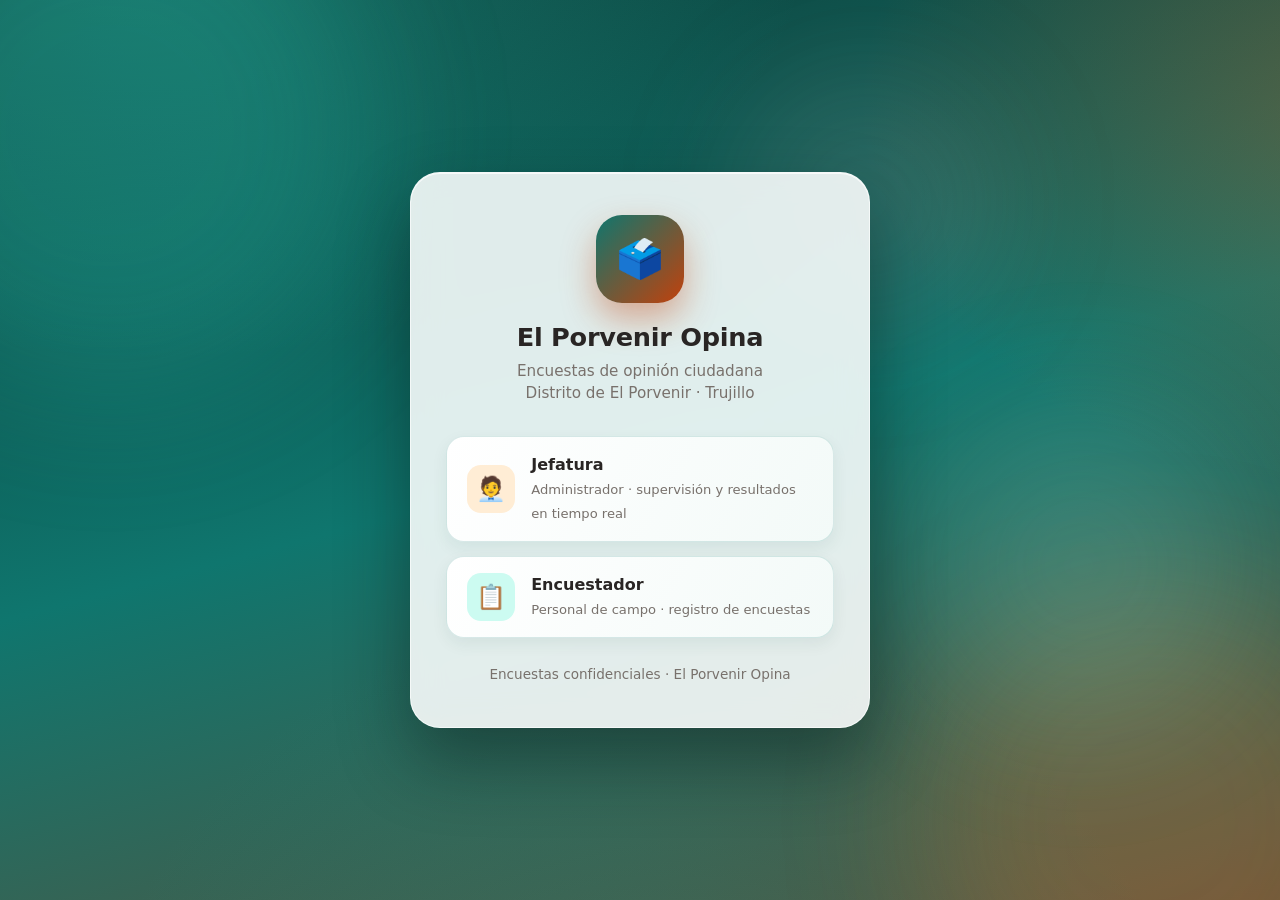
==== sistema-encuestas-porvenir/frontend/index.html @ bc4f396f "Add files via upload" ====
<!DOCTYPE html>
<html lang="es">
<head>
    <meta charset="UTF-8">
    <meta name="viewport" content="width=device-width, initial-scale=1.0">
    <meta name="theme-color" content="#0f766e">
    <link rel="manifest" href="./manifest.webmanifest">
    <link rel="apple-touch-icon" href="./assets/icono-192.png">
    <title>El Porvenir Opina · Encuestas</title>
    <link rel="stylesheet" href="style.css">
    <script src="registrar-sw.js"></script>
</head>
<body>
    <div class="pagina-inicio">
        <div class="blob blob-1"></div>
        <div class="blob blob-2"></div>
        <div class="blob blob-3"></div>
        <div class="blob blob-4"></div>

        <div class="inicio-card">
            <div class="inicio-logo anim-1">🗳️</div>
            <h2 class="anim-2">El Porvenir Opina</h2>
            <p class="sub anim-2">Encuestas de opinión ciudadana<br>Distrito de El Porvenir · Trujillo</p>

            <div class="rol-opciones anim-3">
                <a href="login.html?rol=admin" class="rol-card">
                    <span class="rol-ico bg-acento">🧑‍💼</span>
                    <span>
                        <span class="rol-nombre" style="display:block;">Jefatura</span>
                        <span class="rol-desc">Administrador · supervisión y resultados en tiempo real</span>
                    </span>
                </a>
                <a href="login.html?rol=encuestador" class="rol-card">
                    <span class="rol-ico bg-primario">📋</span>
                    <span>
                        <span class="rol-nombre" style="display:block;">Encuestador</span>
                        <span class="rol-desc">Personal de campo · registro de encuestas</span>
                    </span>
                </a>
            </div>

            <p class="login-enlace anim-4" style="margin-top:1.6rem;">
                <a href="#">Encuestas confidenciales · El Porvenir Opina</a>
            </p>
        </div>
    </div>

    <script>
        // Brillo orgánico que sigue al cursor sobre cada tarjeta de rol
        document.querySelectorAll(".rol-card").forEach((card) => {
            card.addEventListener("mousemove", (e) => {
                const r = card.getBoundingClientRect();
                card.style.setProperty("--x", ((e.clientX - r.left) / r.width) * 100 + "%");
            });
        });
    </script>
</body>
</html>
---- sistema-encuestas-porvenir/frontend/style.css ----
/* ============================================================
   EL PORVENIR OPINA — Encuestas de opinión ciudadana
   Hoja de estilos principal
   ============================================================ */

:root {
  --primario: #0f766e;
  --primario-oscuro: #134e4a;
  --primario-suave: #ccfbf1;
  --acento: #c2410c;
  --acento-suave: #ffedd5;
  --verde: #16a34a;
  --verde-suave: #dcfce7;
  --exito: #16a34a;
  --peligro: #dc2626;
  --ambar: #b45309;
  --ambar-suave: #fef3c7;
  --rojo: #dc2626;
  --rojo-suave: #fee2e2;
  --rosa: #db2777;
  --fondo: #f6f4ef;
  --superficie: #ffffff;
  --borde: #e8e2d6;
  --texto: #292524;
  --texto-suave: #78716c;
  --sombra: 0 1px 3px rgba(41, 37, 36, 0.08), 0 6px 18px rgba(41, 37, 36, 0.07);
  --radio: 14px;
  --radio-peq: 9px;
}

* {
  box-sizing: border-box;
  margin: 0;
  padding: 0;
}

body {
  font-family: "Segoe UI", system-ui, -apple-system, Arial, sans-serif;
  background: var(--fondo);
  background-image: radial-gradient(circle at 1px 1px, rgba(120, 113, 108, 0.06) 1px, transparent 0);
  background-size: 22px 22px;
  color: var(--texto);
  line-height: 1.5;
  min-height: 100vh;
}

a {
  color: var(--primario);
  text-decoration: none;
}

h1, h2, h3, h4 {
  line-height: 1.25;
}

/* ---------------- Utilidades generales ---------------- */

.container {
  max-width: 1100px;
  margin: 0 auto;
  padding: 1.5rem;
}

.texto-suave { color: var(--texto-suave); }

.mt-2 { margin-top: 2rem; }
.mb-1 { margin-bottom: 1rem; }
.mb-2 { margin-bottom: 2rem; }

.grid { display: grid; gap: 1.25rem; }
.grid-2 { grid-template-columns: repeat(2, 1fr); }
.grid-3 { grid-template-columns: repeat(3, 1fr); }
.grid-4 { grid-template-columns: repeat(4, 1fr); }

@media (max-width: 900px) {
  .grid-4 { grid-template-columns: repeat(2, 1fr); }
  .grid-3 { grid-template-columns: repeat(2, 1fr); }
}
@media (max-width: 600px) {
  .grid-4, .grid-3, .grid-2 { grid-template-columns: 1fr; }
}

/* ---------------- Tarjetas ---------------- */

.card {
  background: var(--superficie);
  border: 1px solid var(--borde);
  border-radius: var(--radio);
  box-shadow: var(--sombra);
  padding: 1.5rem;
}

.card-titulo {
  font-size: 1.05rem;
  font-weight: 700;
  margin-bottom: 1rem;
  display: flex;
  align-items: center;
  gap: .5rem;
}

/* Tarjeta de métrica */
.metrica {
  background: var(--superficie);
  border: 1px solid var(--borde);
  border-radius: var(--radio);
  box-shadow: var(--sombra);
  padding: 1.3rem 1.4rem;
  display: flex;
  align-items: center;
  gap: 1rem;
  transition: transform .15s ease;
}
.metrica:hover { transform: translateY(-2px); }

.metrica-icono {
  width: 52px;
  height: 52px;
  border-radius: 14px;
  display: flex;
  align-items: center;
  justify-content: center;
  font-size: 1.5rem;
  flex-shrink: 0;
}
.metrica-info .label {
  font-size: .78rem;
  text-transform: uppercase;
  letter-spacing: .04em;
  color: var(--texto-suave);
  font-weight: 700;
}
.metrica-info .valor {
  font-size: 1.7rem;
  font-weight: 800;
  line-height: 1.2;
}

.bg-primario  { background: var(--primario-suave); }
.bg-acento    { background: var(--acento-suave); }
.bg-verde     { background: var(--verde-suave); }
.bg-ambar     { background: var(--ambar-suave); }
.bg-rojo      { background: var(--rojo-suave); }
.bg-rosa      { background: #fce7f3; }

.texto-primario  { color: var(--primario); }
.texto-acento    { color: var(--acento); }
.texto-verde     { color: var(--verde); }
.texto-ambar     { color: var(--ambar); }
.texto-rojo      { color: var(--rojo); }
.texto-rosa      { color: var(--rosa); }

/* ---------------- Botones ---------------- */

.btn {
  display: inline-flex;
  align-items: center;
  justify-content: center;
  gap: .5rem;
  padding: .7rem 1.25rem;
  border: none;
  border-radius: var(--radio-peq);
  font-size: .95rem;
  font-weight: 700;
  font-family: inherit;
  cursor: pointer;
  transition: background .2s, transform .1s, box-shadow .2s;
}
.btn:hover { transform: translateY(-1px); }
.btn:active { transform: translateY(0); }

.btn-primario {
  background: linear-gradient(135deg, var(--primario), #0b5c56);
  color: #fff;
  width: 100%;
  box-shadow: 0 4px 14px rgba(15, 118, 110, .4);
}
.btn-primario:hover { background: linear-gradient(135deg, #0b5c56, #0b5c56); }

.btn-verde {
  background: var(--verde);
  color: #fff;
  width: 100%;
  box-shadow: 0 4px 14px rgba(22, 163, 74, .35);
}
.btn-verde:hover {
  background: #15803d;
  box-shadow: 0 6px 18px rgba(22, 163, 74, .45);
}

.btn-acento {
  background: var(--acento);
  color: #fff;
}
.btn-acento:hover { background: #9a3412; }

.btn-sutil {
  background: var(--fondo);
  color: var(--texto);
  border: 1px solid var(--borde);
}
.btn-sutil:hover { background: var(--borde); }

.btn-ico {
  width: 40px;
  height: 40px;
  padding: 0;
  border-radius: var(--radio-peq);
  background: var(--fondo);
  border: 1px solid var(--borde);
  cursor: pointer;
  font-size: 1.1rem;
  display: inline-flex;
  align-items: center;
  justify-content: center;
}
.btn-ico:hover { background: var(--borde); }

/* ---------------- Formularios ---------------- */

.form-group {
  margin-bottom: 1.1rem;
}

.form-group label {
  display: block;
  margin-bottom: .45rem;
  font-weight: 600;
  font-size: .9rem;
  color: var(--texto);
}

.form-group label .requerido { color: var(--rojo); }

.form-group select,
.form-group input[type="text"],
.form-group input[type="email"],
.form-group input[type="password"] {
  width: 100%;
  padding: .65rem .85rem;
  border: 1px solid var(--borde);
  border-radius: var(--radio-peq);
  font-size: .95rem;
  font-family: inherit;
  background: #fff;
  color: var(--texto);
  transition: border-color .2s, box-shadow .2s;
}

.form-group select:focus,
.form-group input:focus {
  outline: none;
  border-color: var(--primario);
  box-shadow: 0 0 0 3px rgba(15, 118, 110, .15);
}

.form-note {
  font-size: .8rem;
  color: var(--texto-suave);
  margin-top: .35rem;
}

/* ---------------- Cartilla de candidatos ---------------- */

.cartilla {
  display: grid;
  grid-template-columns: repeat(auto-fill, minmax(140px, 1fr));
  gap: .8rem;
  margin-top: .4rem;
}

.candidato-tarjeta {
  position: relative;
  display: flex;
  flex-direction: column;
  align-items: center;
  gap: .4rem;
  padding: .6rem .5rem .7rem;
  background: var(--superficie);
  border: 2px solid var(--borde);
  border-radius: var(--radio);
  cursor: pointer;
  text-align: center;
  transition: border-color .15s ease, box-shadow .15s ease, transform .1s ease;
}

.candidato-tarjeta:hover {
  border-color: var(--primario);
  box-shadow: var(--sombra);
}

.candidato-tarjeta:active {
  transform: scale(.98);
}

.candidato-tarjeta.seleccionada,
.candidato-tarjeta:has(.candidato-radio:checked) {
  border-color: var(--primario);
  background: var(--primario-suave, #e6f4f2);
  box-shadow: 0 0 0 3px rgba(15, 118, 110, .15);
}

.candidato-radio {
  position: absolute;
  opacity: 0;
  pointer-events: none;
}

.candidato-foto {
  position: relative;
  width: 84px;
  height: 84px;
  border-radius: 50%;
  overflow: hidden;
  background: #eef0f0;
  display: flex;
  align-items: center;
  justify-content: center;
}

.candidato-foto img {
  position: relative;
  z-index: 1;
  width: 100%;
  height: 100%;
  object-fit: cover;
}

.candidato-avatar {
  position: absolute;
  inset: 0;
  display: flex;
  align-items: center;
  justify-content: center;
  font-size: 1.6rem;
  font-weight: 800;
  color: #fff;
  background: var(--primario);
}

.candidato-nombre {
  font-size: .8rem;
  font-weight: 700;
  line-height: 1.25;
  color: var(--texto);
}

.candidato-partido {
  display: inline-flex;
  align-items: center;
  gap: .3rem;
  font-size: .7rem;
  font-weight: 600;
  color: var(--texto-suave);
  white-space: nowrap;
  max-width: 100%;
}

.candidato-logo {
  width: 16px;
  height: 16px;
  object-fit: contain;
  flex-shrink: 0;
  background: #fff;
  border: 1px solid var(--borde);
  border-radius: 3px;
  padding: 1px;
}

/* Cartilla de partidos: logo en recuadro blanco */
.cartilla-partido .candidato-foto {
  width: 84px;
  height: 84px;
  border-radius: 12px;
  background: #fff;
  border: 1px solid var(--borde);
}
.cartilla-partido .candidato-foto img {
  object-fit: contain;
  padding: 10px;
  background: #fff;
}

/* ---------------- Tablas ---------------- */

.tabla-wrap {
  overflow-x: auto;
  background: var(--superficie);
  border: 1px solid var(--borde);
  border-radius: var(--radio);
  box-shadow: var(--sombra);
}

table.tabla {
  width: 100%;
  border-collapse: collapse;
  font-size: .92rem;
  min-width: 520px;
}

.tabla thead th {
  background: var(--primario-oscuro);
  color: #fff;
  text-align: left;
  padding: .8rem 1rem;
  font-weight: 600;
  white-space: nowrap;
  position: sticky;
  top: 0;
}

.tabla tbody td {
  padding: .8rem 1rem;
  border-bottom: 1px solid var(--borde);
  vertical-align: middle;
}

.tabla tbody tr:hover { background: #faf8f3; }
.tabla tbody tr:last-child td { border-bottom: none; }

.celda-lider {
  background: #e0f2f1;
  color: var(--primario);
  font-weight: 700;
}
table.tabla tbody td.celda-lider { border-bottom-color: #c7e6e3; }

/* ---------------- Insignias ---------------- */

.badge {
  display: inline-flex;
  align-items: center;
  gap: .3rem;
  padding: .25rem .65rem;
  border-radius: 999px;
  font-size: .75rem;
  font-weight: 700;
  white-space: nowrap;
}
.badge-verde  { background: var(--verde-suave); color: #15803d; }
.badge-rojo   { background: var(--rojo-suave); color: #b91c1c; }
.badge-ambar  { background: var(--ambar-suave); color: #b45309; }
.badge-azul   { background: var(--primario-suave); color: var(--primario-oscuro); }

/* ---------------- Barras de progreso ---------------- */

.barra-item { margin-bottom: 1.1rem; }

.barra-cabeza {
  display: flex;
  justify-content: space-between;
  align-items: center;
  margin-bottom: .4rem;
  font-size: .9rem;
}
.barra-cabeza .barra-nombre { font-weight: 600; }
.barra-cabeza .barra-valor { font-weight: 700; }

.barra-fondo {
  background: var(--fondo);
  border: 1px solid var(--borde);
  border-radius: 999px;
  height: 14px;
  overflow: hidden;
}
.barra-llena {
  height: 100%;
  border-radius: 999px;
  width: 0;
  background: var(--primario);
  transition: width .6s ease;
}

/* ---------------- Página de inicio / selección de rol ---------------- */

.pagina-inicio,
.pagina-login {
  position: relative;
  min-height: 100vh;
  display: flex;
  align-items: center;
  justify-content: center;
  padding: 1.5rem;
  overflow: hidden;
  background:
    radial-gradient(1100px 750px at 12% -10%, rgba(45, 212, 191, .34), transparent 60%),
    radial-gradient(950px 700px at 108% 12%, rgba(234, 88, 12, .32), transparent 55%),
    radial-gradient(900px 850px at 50% 125%, rgba(13, 148, 136, .30), transparent 62%),
    linear-gradient(165deg, #0c3a35 0%, #0f766e 50%, #9a3412 140%);
}

/* Blobs orgánicos que flotan lentamente */
.blob {
  position: absolute;
  border-radius: 50%;
  filter: blur(70px);
  pointer-events: none;
  opacity: .55;
  will-change: transform;
  animation: flotar 22s ease-in-out infinite alternate;
}
.blob-1 { width: 540px; height: 540px; background: rgba(45, 212, 191, .38); top: -140px; left: -160px; }
.blob-2 { width: 480px; height: 480px; background: rgba(251, 146, 60, .34); bottom: -160px; right: -110px; animation-delay: -7s; }
.blob-3 { width: 320px; height: 320px; background: rgba(153, 246, 228, .30); top: 45%; left: 72%; animation-delay: -13s; }
.blob-4 { width: 260px; height: 260px; background: rgba(252, 165, 165, .25); top: 8%; right: 22%; animation-delay: -3s; }

@keyframes flotar {
  0%   { transform: translate(0, 0) scale(1) rotate(0deg); }
  50%  { transform: translate(70px, -45px) scale(1.14) rotate(24deg); }
  100% { transform: translate(-50px, 55px) scale(.94) rotate(-18deg); }
}

/* Entrada escalonada */
@keyframes subir {
  from { opacity: 0; transform: translateY(26px); }
  to   { opacity: 1; transform: translateY(0); }
}

.inicio-card {
  position: relative;
  z-index: 1;
  background: rgba(255, 255, 255, .88);
  backdrop-filter: blur(16px) saturate(1.2);
  -webkit-backdrop-filter: blur(16px) saturate(1.2);
  border: 1px solid rgba(255, 255, 255, .65);
  border-radius: 30px;
  box-shadow: 0 32px 70px rgba(8, 25, 23, .45), inset 0 1px 0 rgba(255, 255, 255, .75);
  padding: 2.6rem 2.2rem;
  max-width: 460px;
  width: 100%;
  text-align: center;
  animation: subir .9s cubic-bezier(.22, 1, .36, 1) both;
}

.inicio-card .anim-1,
.inicio-card .anim-2,
.inicio-card .anim-3,
.inicio-card .anim-4 {
  animation: subir .7s cubic-bezier(.22, 1, .36, 1) both;
}
.inicio-card .anim-1 { animation-delay: .10s; }
.inicio-card .anim-2 { animation-delay: .18s; }
.inicio-card .anim-3 { animation-delay: .28s; }
.inicio-card .anim-4 { animation-delay: .38s; }

.inicio-logo {
  width: 88px;
  height: 88px;
  margin: 0 auto 1.2rem;
  border-radius: 26px;
  background: linear-gradient(135deg, var(--primario), var(--acento));
  color: #fff;
  font-size: 2.4rem;
  display: flex;
  align-items: center;
  justify-content: center;
  box-shadow: 0 16px 34px rgba(194, 65, 12, .4);
  animation: flotar-logo 5s ease-in-out infinite;
}

@keyframes flotar-logo {
  0%, 100% { transform: translateY(0) rotate(-3deg); }
  50%      { transform: translateY(-9px) rotate(3deg); }
}

.inicio-card h2 { font-size: 1.6rem; margin-bottom: .35rem; letter-spacing: -.01em; }
.inicio-card .sub { color: var(--texto-suave); margin-bottom: 1.9rem; font-size: .95rem; }

.rol-opciones { display: flex; flex-direction: column; gap: .9rem; }

.rol-card {
  position: relative;
  display: flex;
  align-items: center;
  gap: 1rem;
  text-align: left;
  padding: 1rem 1.25rem;
  border-radius: 18px;
  color: var(--texto);
  background: linear-gradient(120deg, #ffffff, #f3faf8);
  border: 1.5px solid rgba(15, 118, 110, .16);
  box-shadow: 0 6px 16px rgba(15, 70, 60, .07);
  overflow: hidden;
  transition: transform .28s cubic-bezier(.22, 1, .36, 1), box-shadow .28s, border-color .28s;
}
.rol-card::after {
  content: "";
  position: absolute;
  inset: 0;
  background: radial-gradient(620px 240px at var(--x, 50%) -30%, rgba(45, 212, 191, .22), transparent 70%);
  opacity: 0;
  transition: opacity .3s;
  pointer-events: none;
}
.rol-card:hover {
  transform: translateY(-4px) scale(1.015);
  border-color: var(--primario);
  box-shadow: 0 20px 44px rgba(15, 118, 110, .2);
}
.rol-card:hover::after { opacity: 1; }

.rol-ico {
  width: 48px;
  height: 48px;
  border-radius: 14px;
  display: flex;
  align-items: center;
  justify-content: center;
  font-size: 1.5rem;
  flex-shrink: 0;
  transition: transform .3s cubic-bezier(.22, 1, .36, 1);
}
.rol-card:hover .rol-ico { transform: scale(1.12) rotate(-4deg); }
.rol-nombre { font-weight: 700; font-size: 1rem; }
.rol-desc { font-size: .82rem; color: var(--texto-suave); }

/* ---------------- Página de login ---------------- */

.login-card {
  position: relative;
  z-index: 1;
  background: rgba(255, 255, 255, .88);
  backdrop-filter: blur(16px) saturate(1.2);
  -webkit-backdrop-filter: blur(16px) saturate(1.2);
  border: 1px solid rgba(255, 255, 255, .65);
  border-radius: 30px;
  box-shadow: 0 32px 70px rgba(8, 25, 23, .45), inset 0 1px 0 rgba(255, 255, 255, .75);
  padding: 2.5rem 2.2rem;
  max-width: 420px;
  width: 100%;
  animation: subir .9s cubic-bezier(.22, 1, .36, 1) both;
}

.login-card h2 {
  text-align: center;
  font-size: 1.4rem;
  margin-bottom: .25rem;
}

.login-sub {
  text-align: center;
  color: var(--texto-suave);
  font-size: .9rem;
  margin-bottom: 1.8rem;
}

.login-enlace {
  text-align: center;
  margin-top: 1.4rem;
  font-size: .9rem;
}
.login-enlace button {
  background: none;
  border: none;
  color: var(--primario);
  font-weight: 600;
  font-family: inherit;
  cursor: pointer;
  font-size: .9rem;
  text-decoration: underline;
}
.login-enlace a {
  color: var(--texto-suave);
  font-size: .85rem;
}

/* Reducir animaciones si el usuario lo prefiere */
@media (prefers-reduced-motion: reduce) {
  .blob, .inicio-logo { animation: none; }
  .inicio-card, .login-card,
  .inicio-card .anim-1, .inicio-card .anim-2,
  .inicio-card .anim-3, .inicio-card .anim-4 { animation: none; }
}

/* ---------------- Detalles globales ---------------- */

::selection { background: rgba(15, 118, 110, .25); }

::-webkit-scrollbar { width: 10px; height: 10px; }
::-webkit-scrollbar-track { background: transparent; }
::-webkit-scrollbar-thumb {
  background: rgba(15, 118, 110, .35);
  border-radius: 999px;
  border: 2px solid transparent;
  background-clip: content-box;
}
::-webkit-scrollbar-thumb:hover {
  background: rgba(15, 118, 110, .55);
  background-clip: content-box;
}

.aviso-admin {
  margin-top: 1.2rem;
  background: var(--ambar-suave);
  border-left: 4px solid var(--ambar);
  color: #92400e;
  padding: .7rem .9rem;
  border-radius: var(--radio-peq);
  font-size: .83rem;
}

/* ---------------- Cabecera encuestador ---------------- */

.header-encuestador {
  display: flex;
  align-items: center;
  justify-content: space-between;
  flex-wrap: wrap;
  gap: .6rem;
  background: var(--primario-oscuro);
  color: #fff;
  padding: .9rem 1.5rem;
  box-shadow: var(--sombra);
}

.header-encuestador .brand {
  font-weight: 800;
  font-size: 1.05rem;
  display: flex;
  align-items: center;
  gap: .6rem;
}
.header-encuestador .brand .marca-icono {
  width: 34px;
  height: 34px;
  border-radius: 10px;
  background: linear-gradient(135deg, var(--primario), var(--acento));
  display: flex;
  align-items: center;
  justify-content: center;
  font-size: 1rem;
}

.header-encuestador nav {
  display: flex;
  align-items: center;
  gap: .3rem;
  flex-wrap: wrap;
}
.header-encuestador nav a {
  color: #cbd5e1;
  padding: .5rem .9rem;
  border-radius: var(--radio-peq);
  font-weight: 600;
  font-size: .92rem;
  transition: all .2s;
}
.header-encuestador nav a:hover { color: #fff; background: rgba(255, 255, 255, .08); }
.header-encuestador nav a.activo {
  color: #fff;
  background: var(--primario);
}

.header-encuestador nav a.btn-salir {
  background: rgba(220, 38, 38, .25);
  color: #fecaca;
  border: 1px solid rgba(220, 38, 38, .4);
}
.header-encuestador nav a.btn-salir:hover {
  background: var(--rojo);
  color: #fff;
}

/* ---------------- Layout administrador ---------------- */

.layout-admin {
  display: flex;
  min-height: 100vh;
}

.sidebar {
  width: 250px;
  background: #1c1917;
  color: #d6d3d1;
  display: flex;
  flex-direction: column;
  position: fixed;
  inset: 0 auto 0 0;
  z-index: 50;
  transition: transform .25s ease;
}

.sidebar .brand {
  padding: 1.3rem 1.5rem;
  color: #fff;
  font-weight: 800;
  font-size: 1rem;
  display: flex;
  align-items: center;
  gap: .6rem;
  border-bottom: 1px solid rgba(255, 255, 255, .08);
}
.sidebar .brand .marca-icono {
  width: 36px;
  height: 36px;
  border-radius: 11px;
  background: linear-gradient(135deg, var(--primario), var(--acento));
  display: flex;
  align-items: center;
  justify-content: center;
  font-size: 1rem;
}

.sidebar nav {
  flex: 1;
  padding: 1rem .75rem;
  display: flex;
  flex-direction: column;
  gap: .25rem;
}

.sidebar nav a {
  color: #a8a29e;
  padding: .7rem 1rem;
  border-radius: .6rem;
  display: flex;
  align-items: center;
  gap: .7rem;
  font-weight: 500;
  font-size: .93rem;
  transition: all .2s;
}
.sidebar nav a:hover { background: rgba(255, 255, 255, .06); color: #fff; }
.sidebar nav a.activo { background: var(--primario); color: #fff; }

.sidebar nav a.btn-salir {
  margin-top: auto;
  background: rgba(220, 38, 38, .18);
  color: #fca5a5;
  border: 1px solid rgba(220, 38, 38, .35);
}
.sidebar nav a.btn-salir:hover { background: var(--rojo); color: #fff; }

.contenido-admin {
  flex: 1;
  margin-left: 250px;
  display: flex;
  flex-direction: column;
  min-width: 0;
}

.topbar {
  background: var(--superficie);
  border-bottom: 1px solid var(--borde);
  padding: .9rem 1.5rem;
  display: flex;
  align-items: center;
  justify-content: space-between;
  gap: 1rem;
  position: sticky;
  top: 0;
  z-index: 40;
}

.topbar h1 {
  font-size: 1.15rem;
  font-weight: 800;
}

.topbar .usuario-box {
  display: flex;
  align-items: center;
  gap: .7rem;
  font-size: .9rem;
}
.topbar .avatar {
  width: 36px;
  height: 36px;
  border-radius: 50%;
  background: linear-gradient(135deg, var(--primario), var(--acento));
  color: #fff;
  display: flex;
  align-items: center;
  justify-content: center;
  font-weight: 700;
  font-size: .9rem;
}

.cerrar-sidebar {
  position: fixed;
  inset: 0;
  background: rgba(10, 20, 18, .5);
  z-index: 40;
  opacity: 0;
  pointer-events: none;
  transition: opacity .25s;
}

.menu-toggle { display: none; }

@media (max-width: 900px) {
  .sidebar {
    transform: translateX(-100%);
  }
  .contenido-admin { margin-left: 0; }
  .menu-toggle { display: inline-flex; }
  body.sidebar-abierta .sidebar { transform: translateX(0); }
  body.sidebar-abierta .cerrar-sidebar {
    opacity: 1;
    pointer-events: auto;
  }
}

/* ---------------- Formulario de encuesta ---------------- */

.main-content {
  display: grid;
  grid-template-columns: 1fr 320px;
  gap: 1.5rem;
  align-items: start;
  margin-top: 1.5rem;
}

@media (max-width: 900px) {
  .main-content { grid-template-columns: 1fr; }
}

.card-form {
  background: var(--superficie);
  border: 1px solid var(--borde);
  border-radius: var(--radio);
  box-shadow: var(--sombra);
  padding: 1.8rem;
}

.card-form h3 {
  margin-bottom: 1.4rem;
  padding-bottom: .9rem;
  border-bottom: 2px dashed var(--borde);
  font-size: 1.05rem;
  color: var(--primario-oscuro);
  display: flex;
  align-items: center;
  gap: .5rem;
}

.card-form h3 .paso {
  display: inline-flex;
  width: 26px;
  height: 26px;
  border-radius: 50%;
  background: linear-gradient(135deg, var(--primario), var(--acento));
  color: #fff;
  align-items: center;
  justify-content: center;
  font-size: .8rem;
}

.card-progreso {
  background: linear-gradient(160deg, #1c1917, #134e4a);
  color: #fff;
  border-radius: var(--radio);
  padding: 1.8rem;
  text-align: center;
  box-shadow: var(--sombra);
  position: sticky;
  top: 1rem;
}
@media (max-width: 900px) {
  .card-progreso { position: static; }
}

.contador-box .numero {
  font-size: 3rem;
  font-weight: 800;
  line-height: 1;
  background: linear-gradient(135deg, #2dd4bf, #fb923c);
  -webkit-background-clip: text;
  background-clip: text;
  color: transparent;
}

.contador-box .etiqueta {
  font-size: .9rem;
  color: #d6d3d1;
  margin-top: .3rem;
}

.card-progreso .mini-stats { margin-top: 1.3rem; text-align: left; }
.card-progreso .mini-stats .fila {
  display: flex;
  justify-content: space-between;
  font-size: .85rem;
  padding: .35rem 0;
  border-bottom: 1px dashed rgba(255, 255, 255, .2);
}
.card-progreso .mini-stats .fila:last-child { border-bottom: none; }

/* ---------------- Encabezado de sección ---------------- */

.encabezado-seccion {
  display: flex;
  align-items: center;
  justify-content: space-between;
  flex-wrap: wrap;
  gap: 1rem;
  margin-bottom: 1.5rem;
}
.encabezado-seccion h2 { font-size: 1.3rem; font-weight: 800; }
.encabezado-seccion p { color: var(--texto-suave); font-size: .92rem; margin-top: .2rem; }

.filtros {
  display: flex;
  align-items: center;
  gap: .6rem;
  flex-wrap: wrap;
}
.filtros select {
  padding: .55rem .8rem;
  border: 1px solid var(--borde);
  border-radius: var(--radio-peq);
  font-family: inherit;
  font-size: .9rem;
  background: #fff;
  cursor: pointer;
}

/* ---------------- Lista de registros ---------------- */

.lista-registros { display: flex; flex-direction: column; gap: .75rem; }

.item-registro {
  display: flex;
  align-items: center;
  justify-content: space-between;
  gap: 1rem;
  background: var(--superficie);
  border: 1px solid var(--borde);
  border-radius: var(--radio);
  padding: .9rem 1.1rem;
  box-shadow: var(--sombra);
  flex-wrap: wrap;
}
.item-registro .info { min-width: 0; }
.item-registro .info .nombre {
  font-weight: 700;
  font-size: .95rem;
}
.item-registro .info .detalle {
  font-size: .8rem;
  color: var(--texto-suave);
}

/* ---------------- Estado vacío / carga ---------------- */

.vacio {
  text-align: center;
  color: var(--texto-suave);
  padding: 2.5rem 1rem;
}
.vacio .icono { font-size: 2.4rem; margin-bottom: .6rem; }

.cargando {
  text-align: center;
  color: var(--texto-suave);
  padding: 2rem 1rem;
  font-size: .95rem;
}

/* ---------------- Spinner ---------------- */

.spinner {
  width: 34px;
  height: 34px;
  margin: 0 auto .8rem;
  border: 4px solid var(--borde);
  border-top-color: var(--primario);
  border-radius: 50%;
  animation: girar .7s linear infinite;
}
@keyframes girar { to { transform: rotate(360deg); } }

/* ---------------- Toasts ---------------- */

#toast-contenedor {
  position: fixed;
  top: 1.2rem;
  right: 1.2rem;
  z-index: 1000;
  display: flex;
  flex-direction: column;
  gap: .6rem;
  max-width: 340px;
}

.toast {
  background: var(--superficie);
  border: 1px solid var(--borde);
  border-left: 5px solid var(--primario);
  border-radius: var(--radio-peq);
  box-shadow: 0 10px 30px rgba(2, 6, 23, .2);
  padding: .9rem 1.1rem;
  font-size: .9rem;
  font-weight: 600;
  animation: entrar .25s ease;
}
.toast-exito { border-left-color: var(--verde); }
.toast-error { border-left-color: var(--rojo); }
.toast-info { border-left-color: var(--primario); }
.toast.salir { opacity: 0; transform: translateX(30px); transition: all .3s; }

@keyframes entrar {
  from { opacity: 0; transform: translateX(30px); }
  to { opacity: 1; transform: translateX(0); }
}

/* ---------------- Banner de conexión ---------------- */

.banner-offline {
  position: fixed;
  top: 0;
  left: 0;
  right: 0;
  z-index: 999;
  background: var(--peligro);
  color: #fff;
  text-align: center;
  padding: .55rem 1rem;
  font-size: .85rem;
  font-weight: 700;
  box-shadow: 0 4px 14px rgba(0, 0, 0, .25);
  transition: transform .25s ease, opacity .25s ease;
}
.banner-offline.oculto {
  transform: translateY(-100%);
  opacity: 0;
  pointer-events: none;
}
.banner-offline.visible { transform: translateY(0); opacity: 1; }


/* ---------------- Utilidades de texto ---------------- */

.mono { font-variant-numeric: tabular-nums; }
.texto-centrado { text-align: center; }
.tam-2 { font-size: 2rem; font-weight: 800; }

/* ---------------- Avisos / banner de edición ---------------- */

.aviso-edicion {
  display: flex;
  align-items: center;
  justify-content: space-between;
  gap: .8rem;
  flex-wrap: wrap;
  background: var(--acento-suave);
  border: 1px solid #fdba74;
  border-radius: var(--radio-peq);
  color: #9a3412;
  padding: .7rem .9rem;
  font-size: .85rem;
  font-weight: 600;
  margin-bottom: 1.2rem;
}
.aviso-edicion a {
  color: #9a3412;
  font-weight: 700;
  text-decoration: underline;
}

/* ---------------- Meta diaria ---------------- */

.meta-dia {
  margin-top: 1.2rem;
  text-align: left;
  font-size: .85rem;
  color: #d6d3d1;
}
.meta-dia #meta-valor { margin-bottom: .5rem; }
.meta-barra-fondo { height: 10px; }
.meta-barra-fondo .barra-llena { font-size: 0; }

/* ---------------- Botones de acción en tablas ---------------- */

.btn-accion {
  display: inline-flex;
  align-items: center;
  justify-content: center;
  width: 32px;
  height: 32px;
  margin-left: .35rem;
  border: 1px solid var(--borde);
  border-radius: var(--radio-peq);
  background: var(--fondo);
  cursor: pointer;
  font-size: .9rem;
  text-decoration: none;
  vertical-align: middle;
  transition: all .2s;
}
.btn-accion:hover { background: var(--borde); }
.btn-accion.eliminar:hover {
  background: var(--rojo-suave);
  border-color: var(--rojo);
}

.input-meta {
  width: 74px;
  padding: .4rem .5rem;
  border: 1px solid var(--borde);
  border-radius: var(--radio-peq);
  font-family: inherit;
  font-size: .9rem;
  text-align: center;
  background: #fff;
}
.input-meta:focus {
  outline: none;
  border-color: var(--primario);
  box-shadow: 0 0 0 3px rgba(15, 118, 110, .15);
}

/* ---------------- Encabezado de reporte (solo impresión) ---------------- */

.reporte-encabezado { display: none; }

/* ---------------- Impresión / PDF ---------------- */

@media print {
  body {
    background: #fff;
    background-image: none;
  }
  .sidebar,
  .topbar,
  .cerrar-sidebar,
  .menu-toggle,
  .filtros,
  .btn,
  .no-imprimir,
  .encabezado-seccion p {
    display: none !important;
  }
  .contenido-admin { margin: 0 !important; }
  .container { max-width: 100%; padding: 0; }
  .card,
  .metrica {
    box-shadow: none;
    border-color: #ccc;
    break-inside: avoid;
  }
  .grid-2, .grid-3, .grid-4 { grid-template-columns: repeat(2, 1fr); }
  .reporte-encabezado {
    display: block !important;
    margin-bottom: 1rem;
  }
  .reporte-encabezado h2 { font-size: 1.3rem; }
  .reporte-encabezado p { color: #444; font-size: .9rem; margin: .2rem 0 .6rem; }
  .reporte-encabezado hr { border: 1px solid #999; }
}
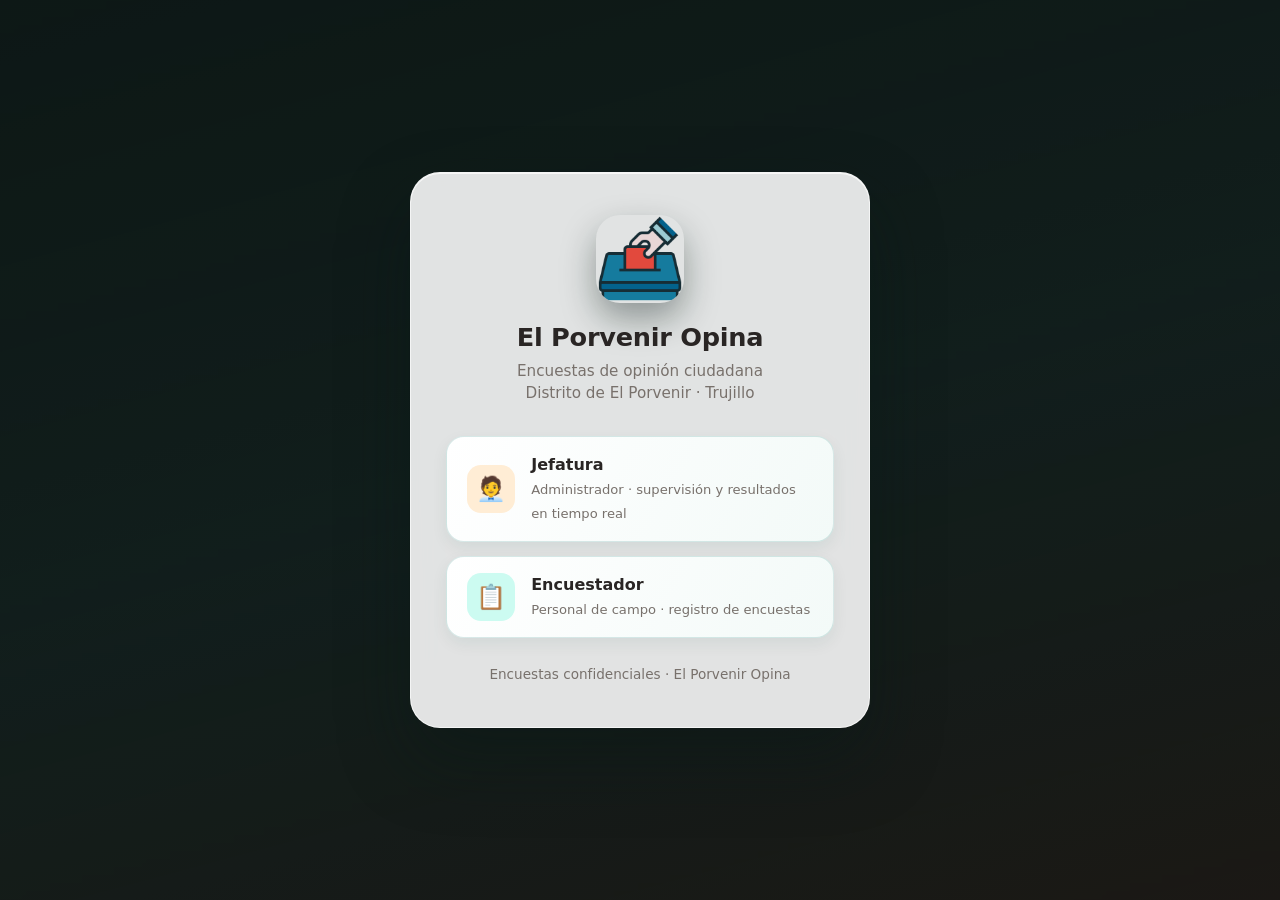
==== commit 623adcbc: "Add files via upload" ====
--- a/sistema-encuestas-porvenir/frontend/index.html
+++ b/sistema-encuestas-porvenir/frontend/index.html
@@ -6,19 +6,15 @@
     <meta name="theme-color" content="#0f766e">
     <link rel="manifest" href="./manifest.webmanifest">
     <link rel="apple-touch-icon" href="./assets/icono-192.png">
+    <link rel="icon" type="image/png" href="./assets/icono-192.png">
     <title>El Porvenir Opina · Encuestas</title>
-    <link rel="stylesheet" href="style.css">
+    <link rel="stylesheet" href="style.css?v=7">
     <script src="registrar-sw.js"></script>
 </head>
 <body>
     <div class="pagina-inicio">
-        <div class="blob blob-1"></div>
-        <div class="blob blob-2"></div>
-        <div class="blob blob-3"></div>
-        <div class="blob blob-4"></div>
-
         <div class="inicio-card">
-            <div class="inicio-logo anim-1">🗳️</div>
+            <img src="./assets/icono-512.png" alt="El Porvenir Opina" class="inicio-logo-img anim-1">
             <h2 class="anim-2">El Porvenir Opina</h2>
             <p class="sub anim-2">Encuestas de opinión ciudadana<br>Distrito de El Porvenir · Trujillo</p>
 
--- a/sistema-encuestas-porvenir/frontend/style.css
+++ b/sistema-encuestas-porvenir/frontend/style.css
@@ -482,11 +482,22 @@
   justify-content: center;
   padding: 1.5rem;
   overflow: hidden;
+  background: linear-gradient(165deg, #101715 0%, #14201e 50%, #201814 100%);
+}
+
+/* Fondo con foto del distrito difuminada */
+.pagina-inicio::before,
+.pagina-login::before {
+  content: "";
+  position: absolute;
+  inset: 0;
+  z-index: 0;
   background:
-    radial-gradient(1100px 750px at 12% -10%, rgba(45, 212, 191, .34), transparent 60%),
-    radial-gradient(950px 700px at 108% 12%, rgba(234, 88, 12, .32), transparent 55%),
-    radial-gradient(900px 850px at 50% 125%, rgba(13, 148, 136, .30), transparent 62%),
-    linear-gradient(165deg, #0c3a35 0%, #0f766e 50%, #9a3412 140%);
+    linear-gradient(165deg, rgba(8, 25, 23, .38), rgba(8, 25, 23, .20)),
+    url("../assets/ingreso-al-distrito-el-porvenir-de-trujllo-com.jpg") center / cover no-repeat;
+  filter: blur(5px) brightness(.95) saturate(1.05);
+  transform: scale(1.05);
+  pointer-events: none;
 }
 
 /* Blobs orgánicos que flotan lentamente */
@@ -555,6 +566,17 @@
   align-items: center;
   justify-content: center;
   box-shadow: 0 16px 34px rgba(194, 65, 12, .4);
+  animation: flotar-logo 5s ease-in-out infinite;
+}
+
+.inicio-logo-img {
+  width: 88px;
+  height: 88px;
+  margin: 0 auto 1.2rem;
+  border-radius: 24px;
+  object-fit: cover;
+  display: block;
+  box-shadow: 0 16px 34px rgba(8, 25, 23, .38);
   animation: flotar-logo 5s ease-in-out infinite;
 }
 
